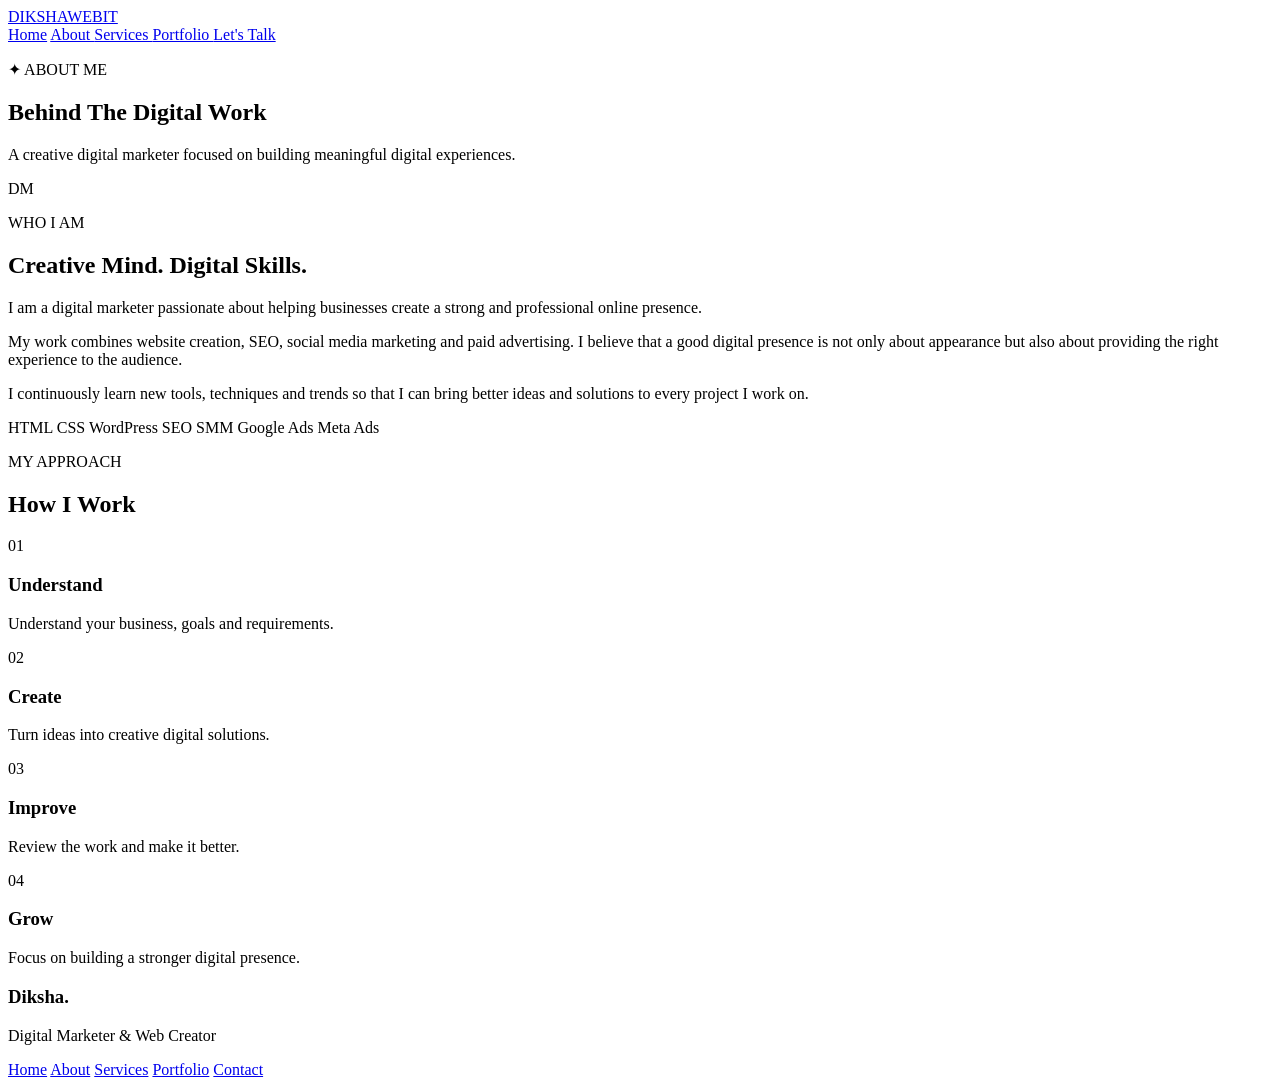
==== about.html @ bd3082ba "Add files via upload" ====
<!DOCTYPE html>
<html lang="en">
<head>

    <meta charset="UTF-8">
    <meta name="viewport" content="width=device-width, initial-scale=1.0">

    <title>About Me | Diksha</title>

    <link rel="stylesheet" href="css/style.css">

    <link rel="preconnect" href="https://fonts.googleapis.com">
    <link rel="preconnect" href="https://fonts.gstatic.com" crossorigin>
    <link href="https://fonts.googleapis.com/css2?family=Inter:wght@400;500;600;700;800&display=swap" rel="stylesheet">

</head>

<body>


<!-- NAVBAR -->

<header class="navbar">

    <div class="container nav-container">

        <a href="index.html" class="logo">
            DIKSHAWEBIT
        </a>

        <nav>

            <a href="index.html">Home</a>

            <a href="about.html" class="active">
                About
            </a>

            <a href="services.html">
                Services
            </a>

            <a href="portfolio.html">
                Portfolio
            </a>

            <a href="contact.html" class="nav-btn">
                Let's Talk
            </a>

        </nav>

    </div>

</header>


<!-- PAGE HERO -->

<section class="page-hero">

    <div class="container">

        <p class="small-heading">
            ✦ ABOUT ME
        </p>

        <h1>
            Behind The
            <span>Digital Work</span>
        </h1>

        <p>
            A creative digital marketer focused on building
            meaningful digital experiences.
        </p>

    </div>

</section>


<!-- ABOUT -->

<section class="section">

    <div class="container about-grid">

        <div class="about-image">

            <div class="about-circle">
                DM
            </div>

        </div>


        <div class="about-content">

            <p class="small-heading">
                WHO I AM
            </p>

            <h2>
                Creative Mind.
                <span>Digital Skills.</span>
            </h2>

            <p>
                I am a digital marketer passionate about helping
                businesses create a strong and professional online
                presence.
            </p>

            <p>
                My work combines website creation, SEO, social media
                marketing and paid advertising. I believe that a good
                digital presence is not only about appearance but also
                about providing the right experience to the audience.
            </p>

            <p>
                I continuously learn new tools, techniques and trends
                so that I can bring better ideas and solutions to every
                project I work on.
            </p>


            <div class="skill-tags">

                <span>HTML</span>
                <span>CSS</span>
                <span>WordPress</span>
                <span>SEO</span>
                <span>SMM</span>
                <span>Google Ads</span>
                <span>Meta Ads</span>

            </div>

        </div>

    </div>

</section>


<!-- APPROACH -->

<section class="why-section">

    <div class="container">

        <div class="section-heading">

            <p class="small-heading">
                MY APPROACH
            </p>

            <h2>
                How I Work
            </h2>

        </div>


        <div class="process-grid">

            <div class="process-card">

                <span>01</span>

                <h3>Understand</h3>

                <p>
                    Understand your business, goals and requirements.
                </p>

            </div>


            <div class="process-card">

                <span>02</span>

                <h3>Create</h3>

                <p>
                    Turn ideas into creative digital solutions.
                </p>

            </div>


            <div class="process-card">

                <span>03</span>

                <h3>Improve</h3>

                <p>
                    Review the work and make it better.
                </p>

            </div>


            <div class="process-card">

                <span>04</span>

                <h3>Grow</h3>

                <p>
                    Focus on building a stronger digital presence.
                </p>

            </div>

        </div>

    </div>

</section>


<!-- FOOTER -->

<footer>

    <div class="container footer-container">

        <div>
            <h3>Diksha<span>.</span></h3>
            <p>Digital Marketer & Web Creator</p>
        </div>

        <div class="footer-links">

            <a href="index.html">Home</a>
            <a href="about.html">About</a>
            <a href="services.html">Services</a>
            <a href="portfolio.html">Portfolio</a>
            <a href="contact.html">Contact</a>

        </div>

    </div>

    
</footer>

</body>
</html>
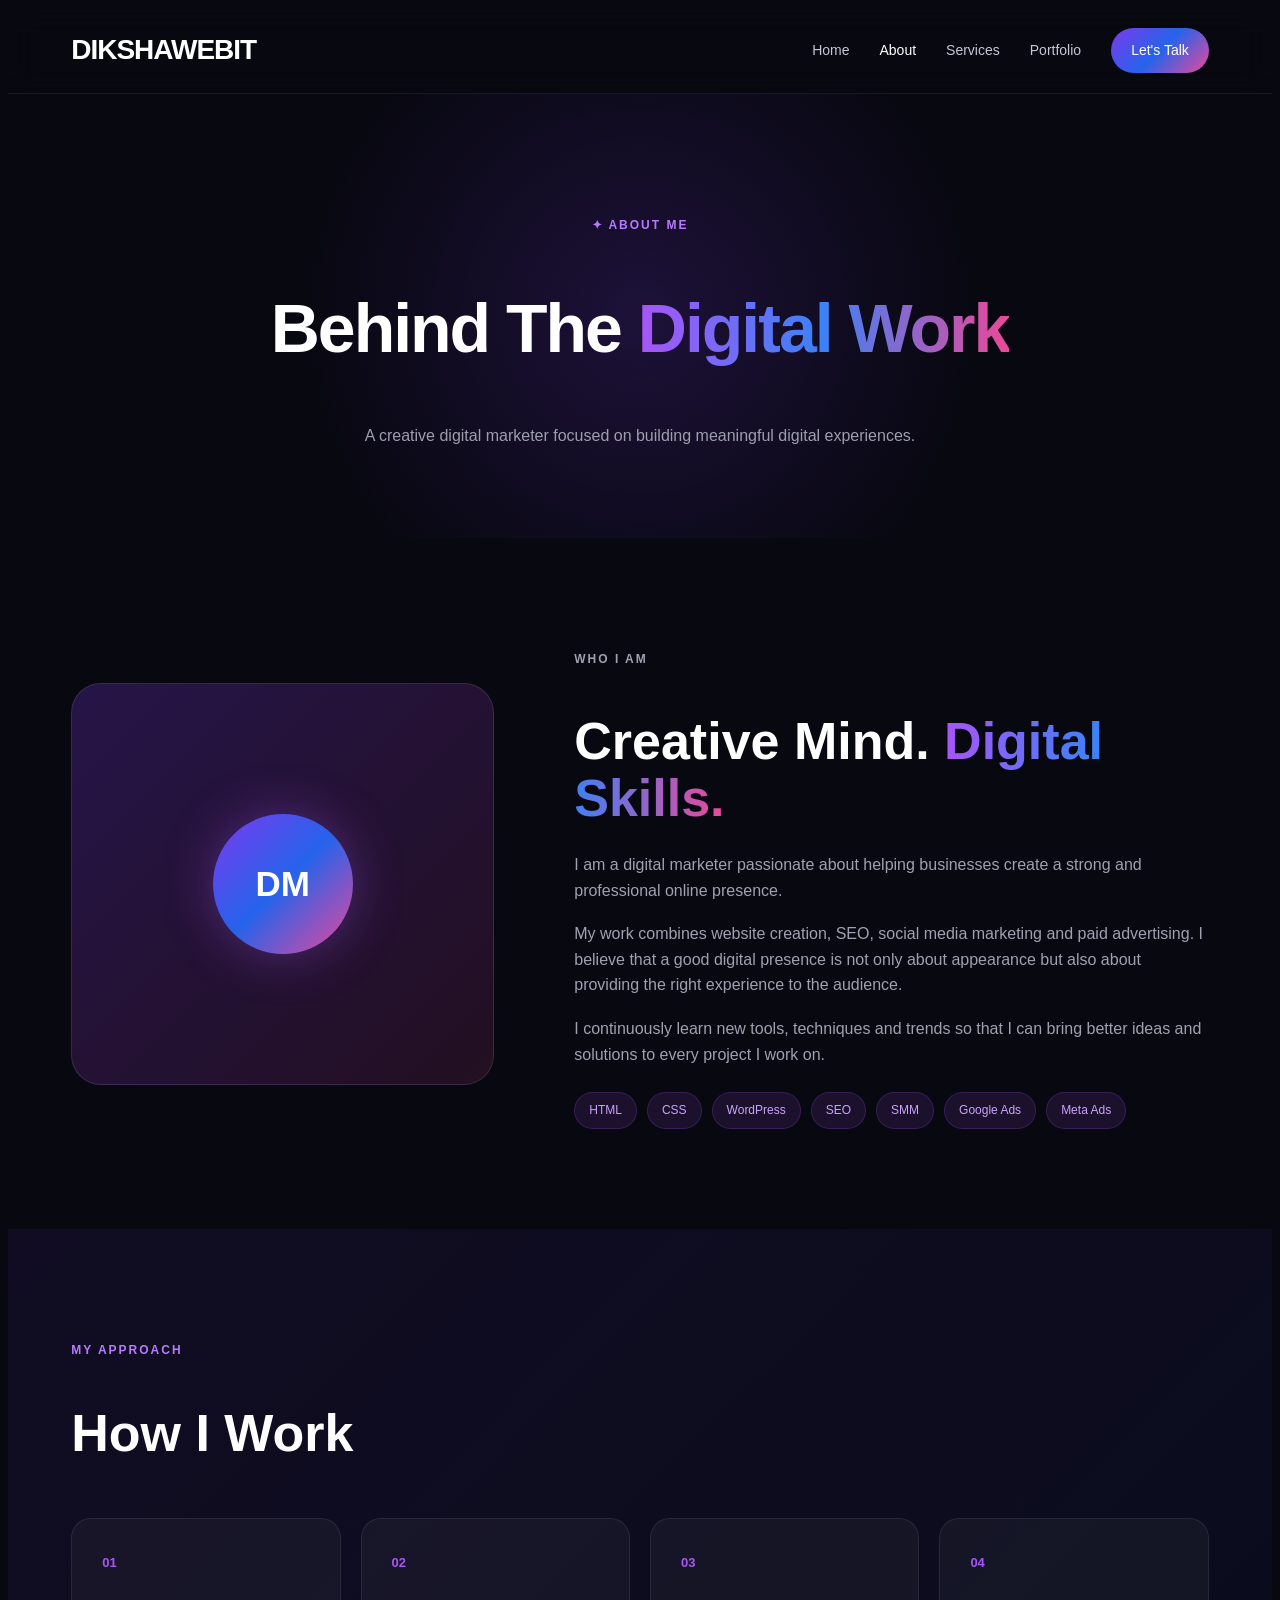
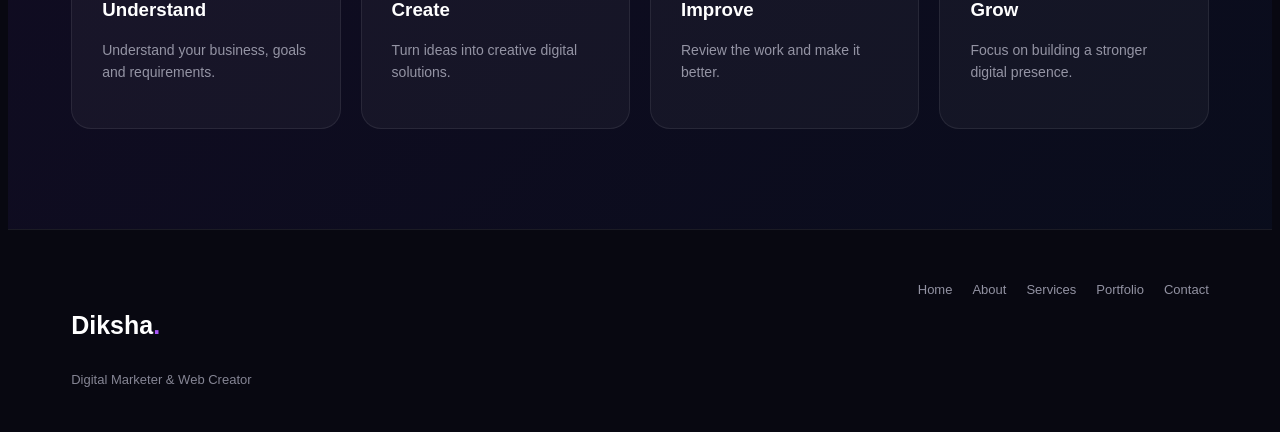
==== commit 5365f0f2: "Update about.html" ====
--- a/about.html
+++ b/about.html
@@ -8,7 +8,7 @@
 
     <title>About Me | Diksha</title>
 
-    <link rel="stylesheet" href="css/style.css">
+    <link rel="stylesheet" href="style.css">
 
     <link rel="preconnect" href="https://fonts.googleapis.com">
     <link rel="preconnect" href="https://fonts.gstatic.com" crossorigin>
--- a/style.css
+++ b/style.css
@@ -0,0 +1,1022 @@
+css
+/* =====================================================
+   GLOBAL
+===================================================== */
+
+* {
+    margin: 0;
+    padding: 0;
+    box-sizing: border-box;
+}
+
+html {
+    scroll-behavior: smooth;
+}
+
+body {
+    font-family: "Inter", sans-serif;
+    background: #080811;
+    color: #ffffff;
+    line-height: 1.6;
+}
+
+a {
+    text-decoration: none;
+    color: inherit;
+}
+
+.container {
+    width: 90%;
+    max-width: 1200px;
+    margin: auto;
+}
+
+
+/* =====================================================
+   NAVBAR
+===================================================== */
+
+.navbar {
+    width: 100%;
+    padding: 20px 0;
+    background: rgba(8, 8, 17, 0.88);
+    border-bottom: 1px solid rgba(255,255,255,0.08);
+    position: sticky;
+    top: 0;
+    z-index: 1000;
+    backdrop-filter: blur(15px);
+}
+
+.nav-container {
+    display: flex;
+    align-items: center;
+    justify-content: space-between;
+}
+
+.logo {
+    font-size: 28px;
+    font-weight: 800;
+    letter-spacing: -1px;
+}
+
+.logo span,
+footer h3 span {
+    color: #a855f7;
+}
+
+nav {
+    display: flex;
+    align-items: center;
+    gap: 30px;
+}
+
+nav a {
+    font-size: 14px;
+    color: #c7c7d5;
+    transition: 0.3s;
+}
+
+nav a:hover,
+nav a.active {
+    color: #ffffff;
+}
+
+.nav-btn {
+    padding: 11px 20px;
+    border-radius: 30px;
+    background: linear-gradient(
+        135deg,
+        #7c3aed,
+        #2563eb,
+        #ec4899
+    );
+    color: #ffffff !important;
+}
+
+
+/* =====================================================
+   BUTTONS
+===================================================== */
+
+.btn {
+    display: inline-block;
+    padding: 14px 25px;
+    border-radius: 30px;
+    font-weight: 600;
+    font-size: 14px;
+    transition: 0.3s;
+}
+
+.primary-btn {
+    background: linear-gradient(
+        135deg,
+        #7c3aed,
+        #2563eb,
+        #ec4899
+    );
+    box-shadow: 0 10px 30px rgba(124, 58, 237, 0.25);
+}
+
+.primary-btn:hover {
+    transform: translateY(-3px);
+    box-shadow: 0 15px 35px rgba(124, 58, 237, 0.4);
+}
+
+.outline-btn {
+    border: 1px solid rgba(255,255,255,0.2);
+    color: #ffffff;
+}
+
+.outline-btn:hover {
+    background: rgba(255,255,255,0.08);
+    transform: translateY(-3px);
+}
+
+
+/* =====================================================
+   HERO
+===================================================== */
+
+.hero {
+    min-height: 88vh;
+    display: flex;
+    align-items: center;
+    background:
+        radial-gradient(
+            circle at 80% 20%,
+            rgba(124,58,237,0.25),
+            transparent 30%
+        ),
+        radial-gradient(
+            circle at 20% 80%,
+            rgba(37,99,235,0.18),
+            transparent 30%
+        );
+}
+
+.hero-container {
+    display: grid;
+    grid-template-columns: 1.2fr 0.8fr;
+    gap: 70px;
+    align-items: center;
+}
+
+.small-heading {
+    color: #b77aff;
+    font-size: 12px;
+    font-weight: 700;
+    letter-spacing: 2px;
+    margin-bottom: 18px;
+}
+
+.hero h1 {
+    font-size: clamp(45px, 6vw, 76px);
+    line-height: 1.05;
+    letter-spacing: -3px;
+    max-width: 800px;
+}
+
+.hero h1 span,
+.section-heading h2 span,
+.page-hero h1 span,
+.about-content h2 span,
+.contact-info h2 span,
+.cta h2 span,
+.work-message h2 span {
+    background: linear-gradient(
+        90deg,
+        #a855f7,
+        #3b82f6,
+        #ec4899
+    );
+    -webkit-background-clip: text;
+    -webkit-text-fill-color: transparent;
+}
+
+.hero-text {
+    max-width: 620px;
+    color: #a9a9b8;
+    margin: 25px 0 30px;
+    font-size: 16px;
+}
+
+.hero-buttons {
+    display: flex;
+    gap: 15px;
+    flex-wrap: wrap;
+}
+
+
+/* HERO CARD */
+
+.hero-card {
+    min-height: 380px;
+    border-radius: 30px;
+    padding: 45px 30px;
+    text-align: center;
+    position: relative;
+    overflow: hidden;
+
+    background:
+        linear-gradient(
+            145deg,
+            rgba(124,58,237,0.22),
+            rgba(37,99,235,0.10)
+        );
+
+    border: 1px solid rgba(255,255,255,0.12);
+
+    box-shadow:
+        0 30px 80px rgba(0,0,0,0.45);
+}
+
+.hero-card-glow {
+    position: absolute;
+    width: 180px;
+    height: 180px;
+    background: #a855f7;
+    filter: blur(100px);
+    opacity: 0.35;
+    top: -50px;
+    right: -30px;
+}
+
+.profile-circle,
+.about-circle {
+    width: 140px;
+    height: 140px;
+    border-radius: 50%;
+    margin: 30px auto;
+    display: flex;
+    align-items: center;
+    justify-content: center;
+
+    font-size: 35px;
+    font-weight: 800;
+
+    background:
+        linear-gradient(
+            135deg,
+            #7c3aed,
+            #2563eb,
+            #ec4899
+        );
+
+    box-shadow:
+        0 0 50px rgba(168,85,247,0.35);
+}
+
+.hero-card h3 {
+    font-size: 23px;
+}
+
+.hero-card p {
+    color: #aaaabd;
+    margin: 8px 0 25px;
+}
+
+.mini-services {
+    display: flex;
+    justify-content: center;
+    gap: 8px;
+    flex-wrap: wrap;
+}
+
+.mini-services span {
+    padding: 8px 12px;
+    border-radius: 20px;
+    background: rgba(255,255,255,0.07);
+    font-size: 12px;
+}
+
+
+/* =====================================================
+   SECTIONS
+===================================================== */
+
+.section {
+    padding: 100px 0;
+}
+
+.section-heading {
+    max-width: 700px;
+    margin-bottom: 55px;
+}
+
+.section-heading h2 {
+    font-size: clamp(35px, 5vw, 52px);
+    line-height: 1.15;
+    margin-bottom: 18px;
+}
+
+.section-heading > p:last-child {
+    color: #9e9eae;
+}
+
+
+/* =====================================================
+   SERVICE CARDS
+===================================================== */
+
+.service-grid {
+    display: grid;
+    grid-template-columns: repeat(4, 1fr);
+    gap: 20px;
+}
+
+.service-card {
+    padding: 30px;
+    border-radius: 22px;
+    background: linear-gradient(
+        145deg,
+        rgba(255,255,255,0.07),
+        rgba(255,255,255,0.025)
+    );
+    border: 1px solid rgba(255,255,255,0.09);
+    transition: 0.35s;
+}
+
+.service-card:hover {
+    transform: translateY(-8px);
+    border-color: rgba(168,85,247,0.5);
+    box-shadow: 0 20px 50px rgba(0,0,0,0.3);
+}
+
+.service-icon {
+    width: 58px;
+    height: 58px;
+    display: flex;
+    align-items: center;
+    justify-content: center;
+
+    border-radius: 16px;
+
+    font-size: 25px;
+
+    margin-bottom: 22px;
+
+    background:
+        linear-gradient(
+            135deg,
+            rgba(124,58,237,0.3),
+            rgba(37,99,235,0.25)
+        );
+}
+
+.service-card h3 {
+    font-size: 19px;
+    margin-bottom: 12px;
+}
+
+.service-card p {
+    color: #9d9dac;
+    font-size: 14px;
+    margin-bottom: 18px;
+}
+
+.service-card a {
+    color: #b77aff;
+    font-size: 13px;
+    font-weight: 600;
+}
+
+
+/* =====================================================
+   WHY SECTION
+===================================================== */
+
+.why-section {
+    padding: 100px 0;
+
+    background:
+        linear-gradient(
+            135deg,
+            rgba(124,58,237,0.08),
+            rgba(37,99,235,0.05)
+        );
+}
+
+.why-container {
+    display: grid;
+    grid-template-columns: 1fr 1fr;
+    gap: 80px;
+    align-items: center;
+}
+
+.why-container h2 {
+    font-size: clamp(35px, 5vw, 50px);
+    line-height: 1.15;
+}
+
+.why-text {
+    color: #9d9dac;
+    margin-top: 25px;
+}
+
+.points {
+    display: grid;
+    gap: 18px;
+}
+
+.point {
+    display: flex;
+    gap: 18px;
+    padding: 20px;
+    border-radius: 18px;
+    background: rgba(255,255,255,0.04);
+    border: 1px solid rgba(255,255,255,0.07);
+}
+
+.point > span {
+    font-size: 25px;
+}
+
+.point h3 {
+    font-size: 16px;
+    margin-bottom: 3px;
+}
+
+.point p {
+    color: #9696a7;
+    font-size: 13px;
+}
+
+
+/* =====================================================
+   CTA
+===================================================== */
+
+.cta {
+    text-align: center;
+    padding: 110px 20px;
+    background:
+        radial-gradient(
+            circle,
+            rgba(124,58,237,0.2),
+            transparent 50%
+        );
+}
+
+.cta h2 {
+    font-size: clamp(35px, 5vw, 55px);
+    line-height: 1.15;
+    margin-bottom: 20px;
+}
+
+.cta p {
+    color: #9999aa;
+    margin-bottom: 30px;
+}
+
+
+/* =====================================================
+   PAGE HERO
+===================================================== */
+
+.page-hero {
+    padding: 110px 0 90px;
+    text-align: center;
+
+    background:
+        radial-gradient(
+            circle at center,
+            rgba(124,58,237,0.18),
+            transparent 50%
+        );
+}
+
+.page-hero h1 {
+    font-size: clamp(40px, 6vw, 68px);
+    line-height: 1.1;
+    letter-spacing: -2px;
+}
+
+.page-hero p:last-child {
+    max-width: 650px;
+    margin: 20px auto 0;
+    color: #9e9eae;
+}
+
+
+/* =====================================================
+   ABOUT
+===================================================== */
+
+.about-grid {
+    display: grid;
+    grid-template-columns: 0.8fr 1.2fr;
+    gap: 80px;
+    align-items: center;
+}
+
+.about-image {
+    min-height: 400px;
+    display: flex;
+    align-items: center;
+    justify-content: center;
+
+    border-radius: 30px;
+
+    background:
+        linear-gradient(
+            135deg,
+            rgba(124,58,237,0.25),
+            rgba(236,72,153,0.12)
+        );
+
+    border: 1px solid rgba(255,255,255,0.1);
+}
+
+.about-content h2 {
+    font-size: clamp(35px, 5vw, 52px);
+    line-height: 1.1;
+    margin-bottom: 25px;
+}
+
+.about-content > p {
+    color: #a0a0b0;
+    margin-bottom: 18px;
+}
+
+.skill-tags {
+    display: flex;
+    gap: 10px;
+    flex-wrap: wrap;
+    margin-top: 25px;
+}
+
+.skill-tags span {
+    padding: 8px 14px;
+    border-radius: 20px;
+    font-size: 12px;
+    background: rgba(168,85,247,0.12);
+    border: 1px solid rgba(168,85,247,0.2);
+    color: #caa2ff;
+}
+
+
+/* =====================================================
+   PROCESS
+===================================================== */
+
+.process-grid {
+    display: grid;
+    grid-template-columns: repeat(4, 1fr);
+    gap: 20px;
+}
+
+.process-card {
+    padding: 30px;
+    border-radius: 20px;
+    background: rgba(255,255,255,0.04);
+    border: 1px solid rgba(255,255,255,0.08);
+}
+
+.process-card > span {
+    font-size: 13px;
+    color: #a855f7;
+    font-weight: 700;
+}
+
+.process-card h3 {
+    margin: 20px 0 10px;
+}
+
+.process-card p {
+    color: #9494a4;
+    font-size: 14px;
+}
+
+
+/* =====================================================
+   SERVICES PAGE
+===================================================== */
+
+.service-page-grid {
+    grid-template-columns: repeat(2, 1fr);
+}
+
+.large-card {
+    padding: 40px;
+}
+
+.large-card h3 {
+    font-size: 24px;
+}
+
+.large-card ul {
+    list-style: none;
+    display: grid;
+    gap: 10px;
+    color: #b0b0c0;
+    font-size: 14px;
+}
+
+
+/* =====================================================
+   PORTFOLIO
+===================================================== */
+
+.portfolio-grid {
+    display: grid;
+    grid-template-columns: repeat(2, 1fr);
+    gap: 25px;
+}
+
+.portfolio-card {
+    border-radius: 24px;
+    overflow: hidden;
+
+    background: rgba(255,255,255,0.04);
+
+    border: 1px solid rgba(255,255,255,0.08);
+
+    transition: 0.35s;
+}
+
+.portfolio-card:hover {
+    transform: translateY(-7px);
+    border-color: rgba(168,85,247,0.5);
+}
+
+.portfolio-image {
+    height: 280px;
+
+    display: flex;
+    align-items: center;
+    justify-content: center;
+
+    font-size: 70px;
+}
+
+.website-demo {
+    background:
+        linear-gradient(
+            135deg,
+            #312e81,
+            #2563eb
+        );
+}
+
+.marketing-demo {
+    background:
+        linear-gradient(
+            135deg,
+            #831843,
+            #9333ea
+        );
+}
+
+.seo-demo {
+    background:
+        linear-gradient(
+            135deg,
+            #164e63,
+            #2563eb
+        );
+}
+
+.ads-demo {
+    background:
+        linear-gradient(
+            135deg,
+            #581c87,
+            #be185d
+        );
+}
+
+.portfolio-info {
+    padding: 25px;
+}
+
+.portfolio-info span {
+    font-size: 10px;
+    color: #b77aff;
+    font-weight: 700;
+    letter-spacing: 1.5px;
+}
+
+.portfolio-info h3 {
+    margin: 8px 0;
+}
+
+.portfolio-info p {
+    color: #9999aa;
+    font-size: 14px;
+}
+
+.work-message {
+    text-align: center;
+    max-width: 750px;
+}
+
+.work-message h2 {
+    font-size: clamp(35px, 5vw, 50px);
+    line-height: 1.15;
+    margin-bottom: 20px;
+}
+
+.work-message > p:not(.small-heading) {
+    color: #9999aa;
+    margin-bottom: 30px;
+}
+
+
+/* =====================================================
+   CONTACT
+===================================================== */
+
+.contact-grid {
+    display: grid;
+    grid-template-columns: 0.8fr 1.2fr;
+    gap: 70px;
+}
+
+.contact-info h2 {
+    font-size: clamp(35px, 5vw, 50px);
+    line-height: 1.1;
+    margin-bottom: 25px;
+}
+
+.contact-info > p {
+    color: #9999aa;
+}
+
+.contact-item {
+    display: flex;
+    gap: 15px;
+    margin-top: 30px;
+}
+
+.contact-item > span {
+    width: 45px;
+    height: 45px;
+
+    display: flex;
+    align-items: center;
+    justify-content: center;
+
+    border-radius: 12px;
+
+    background: rgba(168,85,247,0.12);
+}
+
+.contact-item small {
+    color: #a855f7;
+}
+
+.contact-item p {
+    font-size: 14px;
+    margin-top: 2px;
+}
+
+
+/* FORM */
+
+.contact-form {
+    padding: 35px;
+
+    border-radius: 25px;
+
+    background:
+        linear-gradient(
+            145deg,
+            rgba(255,255,255,0.07),
+            rgba(255,255,255,0.025)
+        );
+
+    border: 1px solid rgba(255,255,255,0.1);
+}
+
+.input-row {
+    display: grid;
+    grid-template-columns: 1fr 1fr;
+    gap: 15px;
+}
+
+.input-group {
+    margin-bottom: 20px;
+}
+
+.input-group label {
+    display: block;
+    font-size: 13px;
+    margin-bottom: 8px;
+    color: #c8c8d4;
+}
+
+.input-group input,
+.input-group select,
+.input-group textarea {
+    width: 100%;
+
+    padding: 14px 15px;
+
+    border: 1px solid rgba(255,255,255,0.1);
+
+    border-radius: 12px;
+
+    background: rgba(0,0,0,0.25);
+
+    color: #ffffff;
+
+    outline: none;
+
+    font-family: inherit;
+}
+
+.input-group textarea {
+    resize: vertical;
+}
+
+.input-group input:focus,
+.input-group select:focus,
+.input-group textarea:focus {
+    border-color: #8b5cf6;
+}
+
+.input-group select option {
+    background: #11111b;
+}
+
+
+/* =====================================================
+   FOOTER
+===================================================== */
+
+footer {
+    padding: 50px 0 20px;
+    border-top: 1px solid rgba(255,255,255,0.08);
+}
+
+.footer-container {
+    display: flex;
+    justify-content: space-between;
+    gap: 30px;
+}
+
+footer h3 {
+    font-size: 25px;
+}
+
+footer p {
+    color: #858594;
+    font-size: 13px;
+    margin-top: 5px;
+}
+
+.footer-links {
+    display: flex;
+    gap: 20px;
+    flex-wrap: wrap;
+}
+
+.footer-links a {
+    color: #9292a2;
+    font-size: 13px;
+}
+
+.footer-links a:hover {
+    color: #ffffff;
+}
+
+.copyright {
+    text-align: center;
+    color: #666675;
+    font-size: 12px;
+    margin-top: 40px;
+}
+
+
+/* =====================================================
+   RESPONSIVE DESIGN
+===================================================== */
+
+@media (max-width: 1000px) {
+
+    nav {
+        gap: 15px;
+    }
+
+    .service-grid {
+        grid-template-columns: repeat(2, 1fr);
+    }
+
+    .process-grid {
+        grid-template-columns: repeat(2, 1fr);
+    }
+
+    .hero-container {
+        gap: 40px;
+    }
+
+}
+
+
+@media (max-width: 800px) {
+
+    .navbar {
+        padding: 16px 0;
+    }
+
+    .nav-container {
+        flex-direction: column;
+        gap: 15px;
+    }
+
+    nav {
+        width: 100%;
+        justify-content: center;
+        flex-wrap: wrap;
+    }
+
+    nav a {
+        font-size: 12px;
+    }
+
+    .hero {
+        padding: 80px 0;
+    }
+
+    .hero-container,
+    .why-container,
+    .about-grid,
+    .contact-grid {
+        grid-template-columns: 1fr;
+    }
+
+    .hero-card {
+        max-width: 500px;
+        width: 100%;
+        margin: auto;
+    }
+
+    .about-image {
+        min-height: 300px;
+    }
+
+    .service-page-grid,
+    .portfolio-grid {
+        grid-template-columns: 1fr;
+    }
+
+}
+
+
+@media (max-width: 600px) {
+
+    .container {
+        width: 92%;
+    }
+
+    .hero h1 {
+        letter-spacing: -2px;
+    }
+
+    .hero-buttons {
+        flex-direction: column;
+        align-items: stretch;
+    }
+
+    .hero-buttons .btn {
+        text-align: center;
+    }
+
+    .section {
+        padding: 70px 0;
+    }
+
+    .service-grid {
+        grid-template-columns: 1fr;
+    }
+
+    .process-grid {
+        grid-template-columns: 1fr;
+    }
+
+    .input-row {
+        grid-template-columns: 1fr;
+    }
+
+    .contact-form {
+        padding: 25px 20px;
+    }
+
+    .footer-container {
+        flex-direction: column;
+    }
+
+    .footer-links {
+        gap: 15px;
+    }
+
+    .page-hero {
+        padding: 80px 0 65px;
+    }
+
+    .portfolio-image {
+        height: 220px;
+    }
+
+}
+
